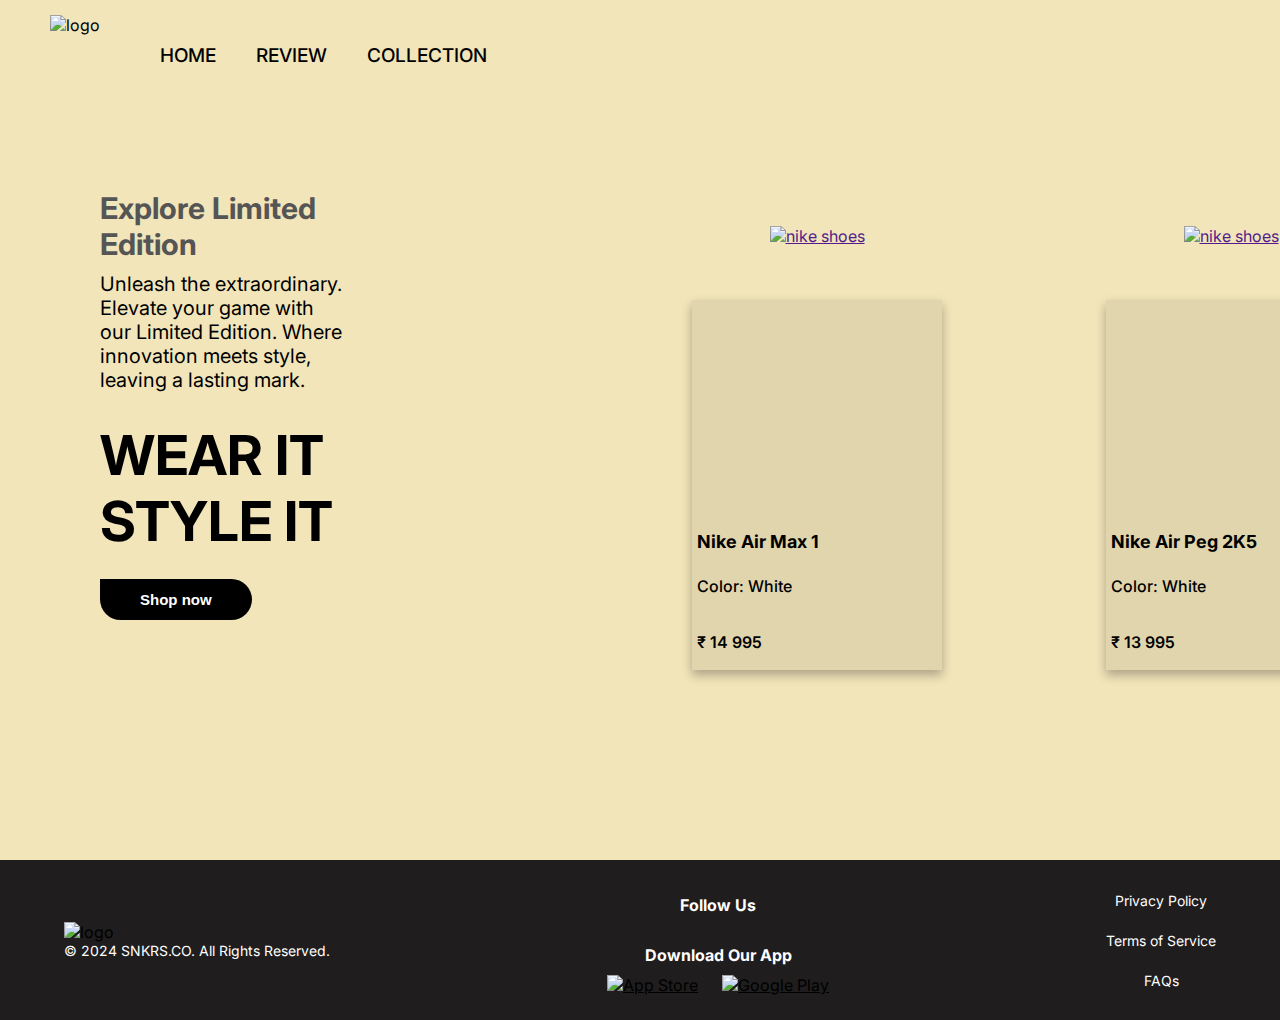
==== index.html @ 43d90a97 "Add files via upload" ====
<!DOCTYPE html>
<html lang="en">
<head>
    <meta charset="UTF-8">
    <meta name="viewport" content="width=device-width, initial-scale=1.0">
    <title>SNKRS.CO</title>
    <link rel="preconnect" href="https://fonts.googleapis.com">
<link rel="preconnect" href="https://fonts.gstatic.com" crossorigin>
<link href="https://fonts.googleapis.com/css2?family=Inter:wght@100..900&display=swap" rel="stylesheet">
<link
    href="https://cdn.jsdelivr.net/npm/remixicon@4.2.0/fonts/remixicon.css"
    rel="stylesheet"
/>
<link rel="stylesheet" href="style.css">
</head>
<body>
    <div class="main">
        <div class="nav">
            <div class="nav-part-1">
                <img src="C:\Users\NIT JAIN\Downloads\SNKRS.CO logo.png" alt="logo">
                <ul>
                    <li><a href=""style="color: black;">Home</a></li>
                    <li><a href="Review.html" target="_self"style="color: black;">Review</a></li>
                    <li><a href="Collection.html"style="color: black;">Collection</a></li>
                </ul>
            </div>
            <div class="nav-part-2">
                <a href="ri-person-line.html" style="color: black;"><i class="ri-account-box-line"></i></a>
                <i class="ri-shopping-cart-2-line"></i>
            </div>
        </div>
        <div class="content">
            <div class="content-left">
                <h5>Explore limited edition</h5>
                <p>Unleash the extraordinary. Elevate your game with our Limited Edition. Where innovation meets style, leaving a lasting mark.</p>
                <h1>WEAR IT STYLE IT</h1>
                <button class="btn">Shop now</button>
            </div>
            <div class="content-right">
                <div class="product">
                    <a href=""><img src="images/air-max-1-lx-shoes.png" alt="nike shoes"></a>
                    <h4>Nike Air max 1</h4>
                    <p class="color">Color: white</p>
                    <p class="price">₹ 14 995</p>
                </div>
                <div class="product">
                    <a href=""><img src="images/air-peg-2k5-shoes.png" alt="nike shoes"></a>
                    <h4>Nike Air peg 2K5</h4>
                    <p class="color">Color: white</p>
                    <p class="price">₹ 13 995</p>
                </div>
                <div class="product">
                    <a href=""><img src="images/lunar-roam-shoes.png" alt="nike shoes"></a>
                    <h4>Nike lunar roam</h4>
                    <p class="color">Color: sleepy blue</p>
                    <p class="price">₹ 15 995</p>
                </div>
                <div class="product">
                    <a href=""><img src="images/nocta-glide-shoes.png" alt="nike shoes"></a>
                    <h4>Nike nocta glide</h4>
                    <p class="color">Color: white</p>
                    <p class="price">₹ 12 995</p>
                </div>
                <div class="product">
                    <a href=""><img src="images/terminator-high-shoes.png" alt="nike shoes"></a>
                    <h4>Nike Terminator high</h4>
                    <p class="color">Color: sleepy blue</p>
                    <p class="price">₹ 15 995</p>
                </div>
            </div>
        </div>
    </div>
    <footer>
        <div class="footer-container">
            <div class="footer-left">
                <img src="C:\Users\NIT JAIN\Downloads\SNKRS.CO logo.png" alt="logo">
                <p>© 2024 SNKRS.CO. All Rights Reserved.</p>
            </div>
            <div class="footer-center">
                <h4>Follow Us</h4>
                <ul class="social-links">
                    <li><a href="#" style="color: white;"><i class="ri-facebook-line"></i></a></li>
                    <li><a href="#" style="color: white;"><i class="ri-twitter-line"></i></a></li>
                    <li><a href="#" style="color: white;"><i class="ri-instagram-line"></i></a></li>
                    <li><a href="#" style="color: white;"><i class="ri-linkedin-line"></i></a></li>
                </ul>
                <h4>Download Our App</h4>
                <div class="app-links">
                    <a href="#"><img src="C:\Users\NIT JAIN\Downloads\app_store-removebg.png" alt="App Store"></a>
                    <a href="#"><img src="C:\Users\NIT JAIN\Downloads\play_store-removebg-preview.png" alt="Google Play"></a>
                </div>
            </div>
            <div class="footer-right">
                <ul>
                    <li><a href="#" style="color: white;">Privacy Policy</a></li>
                    <li><a href="#" style="color: white;">Terms of Service</a></li>
                    <li><a href="#" style="color: white;">FAQs</a></li>
                </ul>
            </div>
        </div>
    </footer>
</body>
</html>
---- style.css ----
*{
    margin: 0;
    padding: 0;
    box-sizing: border-box;
}

html,
body{
    font-family: "Inter", sans-serif;
    font-weight: 400;
}

.main{
    height: 100%;
    width: 100%;
    background-color: #f1e5b9;
}

.nav{
    height: 110px;
    width: 100%;
    display: flex;
    align-items: center;
    justify-content: space-between;
    padding: 0 50px;
}

.nav-part-1{
    display: flex;
    align-items: center;
    justify-content: center;
}

.nav img{
    height: 80px;
    width: auto;
    margin-right: 60px;
    cursor: pointer;
}

.nav-part-1 ul{
    display: flex;
    align-items: center;
    justify-content: center;
    list-style: none;
}

.nav-part-1 ul li a{
    margin-right: 40px;
    font-size: 19px;
    font-weight: 500;
    text-transform: uppercase;
    cursor: pointer;
    text-decoration:none ;
}
a:link {
    color: black;
}

.nav-part-2 i{
    margin-right: 40px;
    font-size: 21px;
    font-weight: 500;
    cursor: pointer;
}
.nav-part-2 i a{
    margin-right: 40px;
    font-size: 21px;
    font-weight: 500;
    cursor: pointer;
    text-decoration: none;
}

.content{
    height: calc(100% - 110px);
    width: 100%;
    position: relative;
    display: flex;
}

.content-left{
    height: 100%;
    width: 40%;
    padding: 80px 100px;
}

.content-left h5{
    font-size: 30px;
    text-transform: capitalize;
    color: #555;
    margin-bottom: 10px;
}

.content-left h1{
    font-size: 55px;
    text-transform: uppercase;
    color: #000;
    margin-bottom: 25px;
}

.content-left p{
    font-size: 20px;
    color: #000;
    width: 80%;
    margin-bottom: 30px;
}

.btn{
    background-color: #000;
    color: #fff;
    font-size: 15px;
    padding: 12px 40px;
    font-weight: 600;
    border: none;
    border-radius: 50px;
    border-top-left-radius: 0;
}

.content-right{
    height: 100%;
    width: 60%;
    padding: 110px 100px;
    white-space: nowrap;
    overflow-x: auto;
}

.content-right::-webkit-scrollbar{
    display: none;
}

.product{
    height: 370px;
    width: 250px;
    background-color: #1011;
    position: relative;
    box-shadow: 0 5px 10px rgba(17, 0, 17, 0.3);
    display: inline-block;
    margin-right: 20px;
}

.product img{
    height: 100%;
    width: 100%;
    object-fit: contain;
    position: absolute;
    bottom: 20%;
}

.product h4{
    font-size: 18px;
    text-transform: capitalize;
    position: absolute;
    bottom: 40%;
}

.color{
    position: absolute;
    bottom: 20%;
    font-weight: 500;
    text-transform: capitalize;
    margin-left: 5px;
}

.price{
    font: 18px;
    position: absolute;
    bottom: 5%;
    font-weight: 600;
    text-transform: capitalize;
    margin-left: 5px;
}
/*---------All Products---------*/
.row h2{
    text-align: center;
    text-decoration: underline;
}
.option{
    justify-content: right;
    margin: 0 1300px;
}
.select{
    border: 10px solid black;
}
.product-line {
    display: flex;
    justify-content: space-around;
    align-items: center;
    margin: 20px 0;
}

.product {
    text-align: center;
    margin: 80px;
}

.product img {
    max-width: 185px;
    margin-bottom: 10px;
    position: relative;
}

.product h3 {
    margin:-110px 5px;
    text-align: left;
}

.product h4 {
    margin: -30px 5px;
    text-align: left;
}
.product h5 {
    margin: 140px 5px;
    text-align: left;
}
.product-line a {
    text-decoration: none;
    text-align: right;
    font-size: large;
}
/*-----product-detail-------*/
.product-container{
    justify-content: center;
}
.hero-section {
    text-align: center;
    margin: 40px 0;
}
.hero-section h1 {
    font-size: 36px;
    margin: 0;
}
.hero-section p {
    font-size: 18px;
    color: #777;
}
.product-page {
    display: flex;
    max-width: 1200px;
    width: 100%;
    background-color:#f1e5b9;
    box-shadow: 0 2px 4px rgba(0, 0, 0, 0.1);
    margin-top: 20px;
    margin-left: 165px;
    padding: 20px;
}
.product-images {
    display: flex;
    flex-direction: column;
    margin-right: 20px;
}
.product-images img {
    width: 75px;
    height: 80px;
    margin-bottom: 10px;
    cursor: pointer;
    background-color: white;
    display: inline-block;
    padding: 10px;
}
.product-main-image img {
    width: 300px;
    height: 350px;
    background-color: white;
    display: inline-block;
    padding: 10px;
}
.product-details {
    flex: 1;
}
.product-details h1 {
    font-size: 24px;
    margin: 0;
    margin-left: 10px;
}
.product-details .price {
    font-size: 20px;
    color: #333;
    margin: 150px 0;
    margin-left: 10px;
}
.product-details p{
    margin-left: 10px;
}
.product-details .size-options {
    display: flex;
    flex-wrap: wrap;
}
.product-details .size-options button {
    margin: 5px;
    padding: 10px 20px;
    border: 1px solid #ccc;
    background-color: white;
    cursor: pointer;
}
.product-details .size-options button:hover {
    border-color: black;
}
.product-details .actions {
    margin-top: 20px;
}
.product-details .actions button {
    padding: 10px 20px;
    border: none;
    background-color: black;
    color: white;
    cursor: pointer;
    margin-left: 10px;
}
.product-details .actions button:hover {
    background-color: #333;
}
.features-section {
    width: 100%;
    max-width: 1200px;
    background-color:#f1e5b9;
    box-shadow: 0 2px 4px rgba(0, 0, 0, 0.1);
    margin-top: 20px;
    margin-left: 165px;
    padding: 20px;
    text-align: center;
}
.features-section h2 {
    font-size: 28px;
    margin-bottom: 20px;
}
.features-section ul {
    list-style: none;
    padding: 0;
}
.features-section ul li {
    font-size: 18px;
    margin: 10px 0;
}
.footer {
    margin-top: 20px;
    text-align: center;
    color: #777;
}
/*---------footer---------*/
footer {
    background-color: rgb(31, 29, 29);
    padding: 20px 0;
    display: flex;
    justify-content: center;
    align-items: center;
}

.footer-container {
    width: 90%;
    max-width: 1200px;
    display: flex;
    justify-content: space-between;
    align-items: center;
    flex-wrap: wrap;
}

.footer-left img {
    height: 60px;
    margin-right: 10px;
}

.footer-left p {
    font-size: 14px;
    color:white;
}

.footer-center {
    text-align: center;
}

.footer-center h4 {
    margin: 10px 0;
    color: white;
}

.social-links {
    list-style: none;
    padding: 0;
    margin: 0;
    display: flex;
    justify-content: center;
    margin-bottom: 20px;
}

.social-links li {
    margin: 0 10px;
}

.social-links li a {
    font-size: 24px;
    text-decoration: none;
    transition: color 0.3s;
}

.social-links li a:hover {
    color:white;
}

.app-links a img {
    height: 40px;
    margin: 0 10px;
    transition: transform 0.3s;
}

.app-links a img:hover {
    transform: scale(1.1);
}

.footer-right ul {
    list-style: none;
    padding: 0;
    margin: 0;
    display: flex;
    flex-direction: column;
    align-items: center;
}

.footer-right ul li {
    margin: 10px 0;
}

.footer-right ul li a {
    text-decoration: none;
    font-size: 14px;
    color: white;
    transition: color 0.3s;
}

.footer-right ul li a:hover {
    color:white;
}
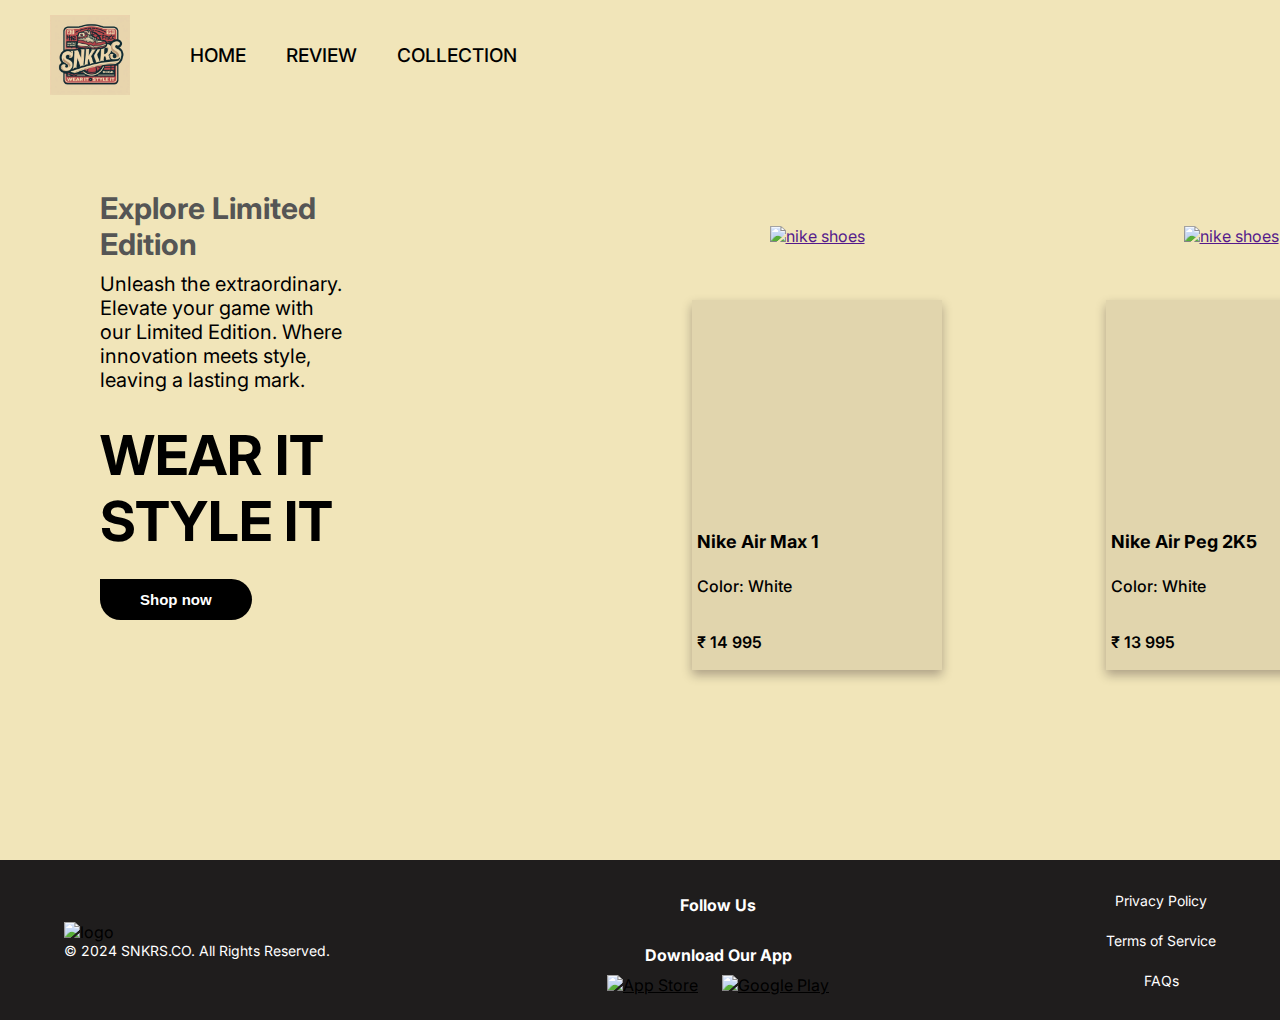
==== commit 81f0b16f: "Update index.html" ====
--- a/index.html
+++ b/index.html
@@ -17,7 +17,7 @@
     <div class="main">
         <div class="nav">
             <div class="nav-part-1">
-                <img src="C:\Users\NIT JAIN\Downloads\SNKRS.CO logo.png" alt="logo">
+                <img src="SNKRS.CO logo.png" alt="logo">
                 <ul>
                     <li><a href=""style="color: black;">Home</a></li>
                     <li><a href="Review.html" target="_self"style="color: black;">Review</a></li>
@@ -100,4 +100,4 @@
         </div>
     </footer>
 </body>
-</html>+</html>
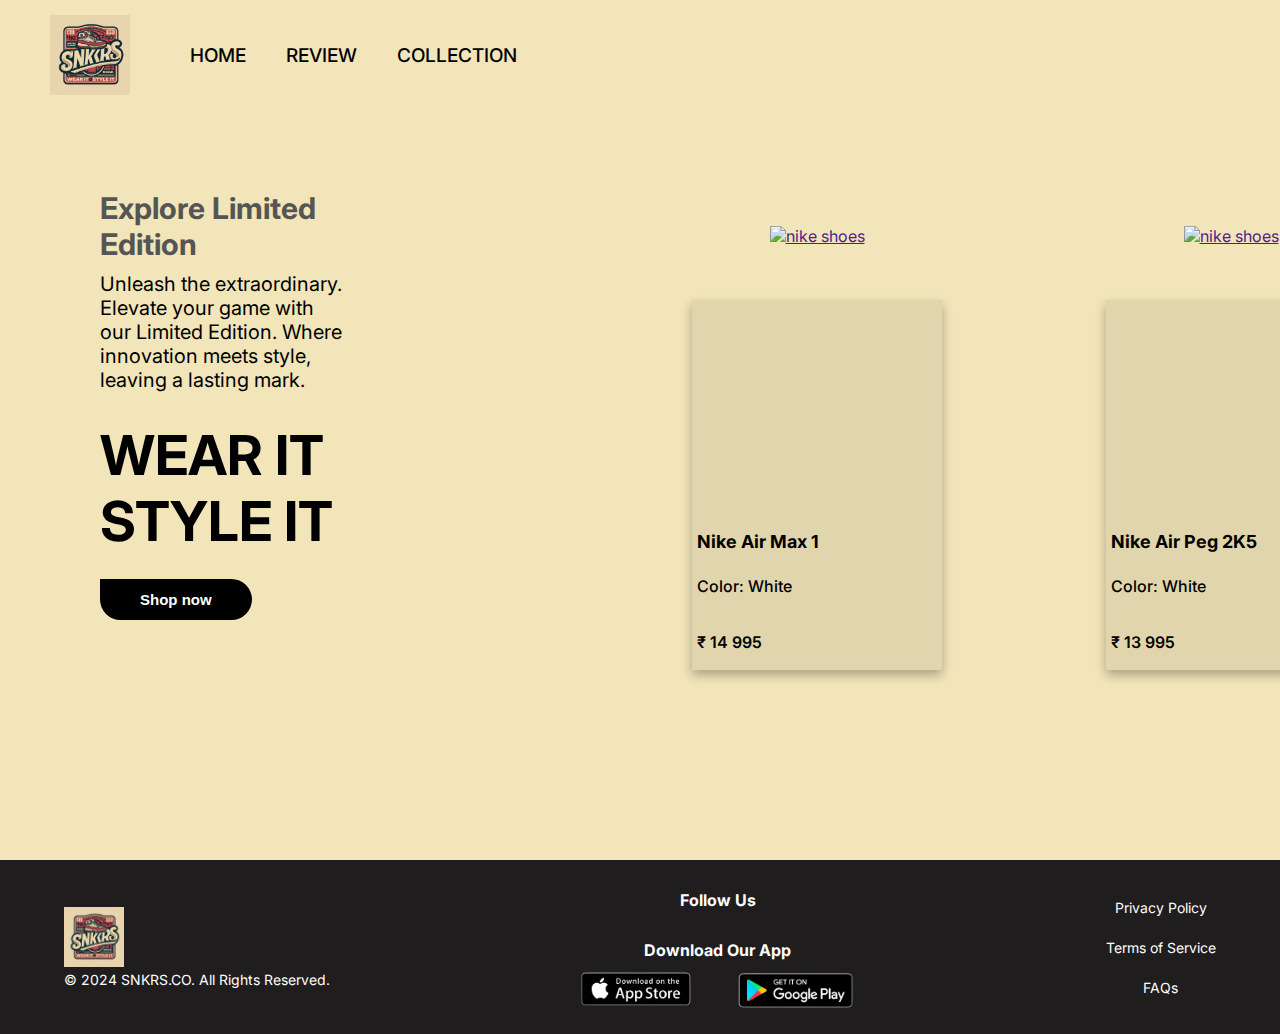
==== commit dacaec18: "Update index.html" ====
--- a/index.html
+++ b/index.html
@@ -73,7 +73,7 @@
     <footer>
         <div class="footer-container">
             <div class="footer-left">
-                <img src="C:\Users\NIT JAIN\Downloads\SNKRS.CO logo.png" alt="logo">
+                <img src="SNKRS.CO logo.png" alt="logo">
                 <p>© 2024 SNKRS.CO. All Rights Reserved.</p>
             </div>
             <div class="footer-center">
@@ -86,8 +86,8 @@
                 </ul>
                 <h4>Download Our App</h4>
                 <div class="app-links">
-                    <a href="#"><img src="C:\Users\NIT JAIN\Downloads\app_store-removebg.png" alt="App Store"></a>
-                    <a href="#"><img src="C:\Users\NIT JAIN\Downloads\play_store-removebg-preview.png" alt="Google Play"></a>
+                    <a href="#"><img src="app_store-removebg.png" alt="App Store"></a>
+                    <a href="#"><img src="play_store-removebg-preview.png" alt="Google Play"></a>
                 </div>
             </div>
             <div class="footer-right">
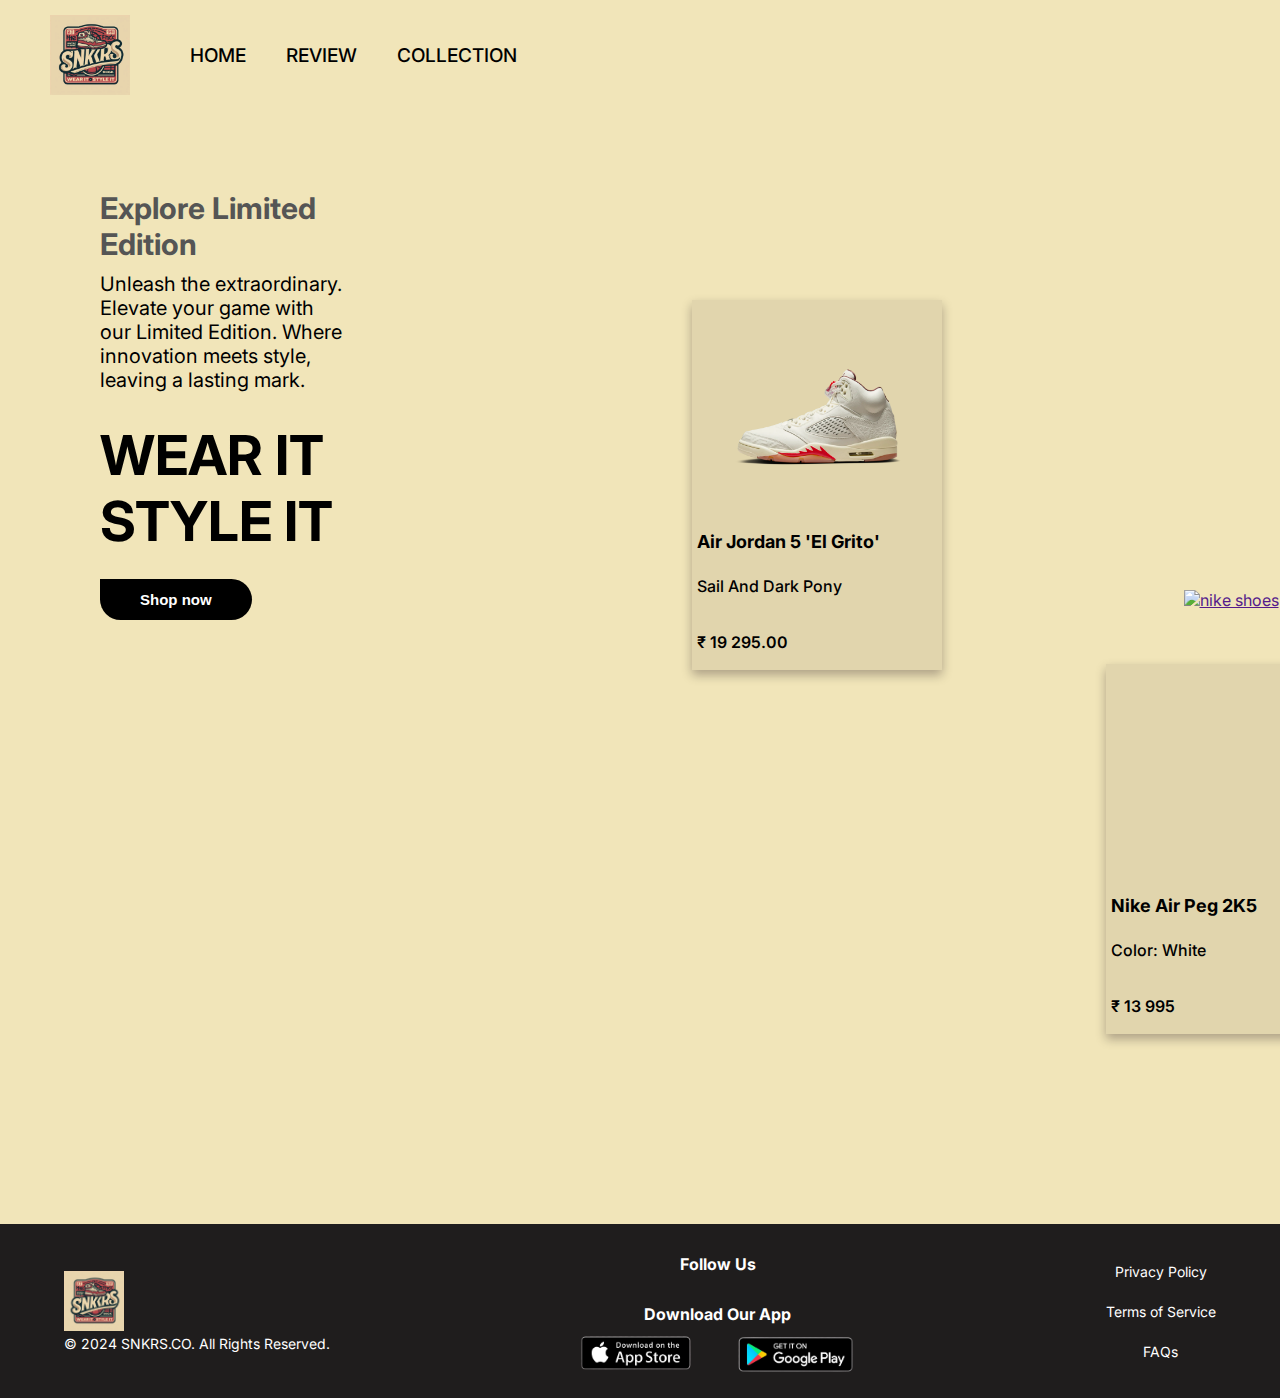
==== commit 31c0b759: "Update index.html" ====
--- a/index.html
+++ b/index.html
@@ -38,10 +38,10 @@
             </div>
             <div class="content-right">
                 <div class="product">
-                    <a href=""><img src="images/air-max-1-lx-shoes.png" alt="nike shoes"></a>
-                    <h4>Nike Air max 1</h4>
-                    <p class="color">Color: white</p>
-                    <p class="price">₹ 14 995</p>
+                    <a href=""><img src="air-jordan-5-el-grito-sail-and-dark-pony.jpg" alt="nike shoes"></a>
+                    <h4>Air Jordan 5 'El Grito'</h4>
+                    <p class="color"> Sail and Dark Pony</p>
+                    <p class="price">₹ 19 295.00</p>
                 </div>
                 <div class="product">
                     <a href=""><img src="images/air-peg-2k5-shoes.png" alt="nike shoes"></a>
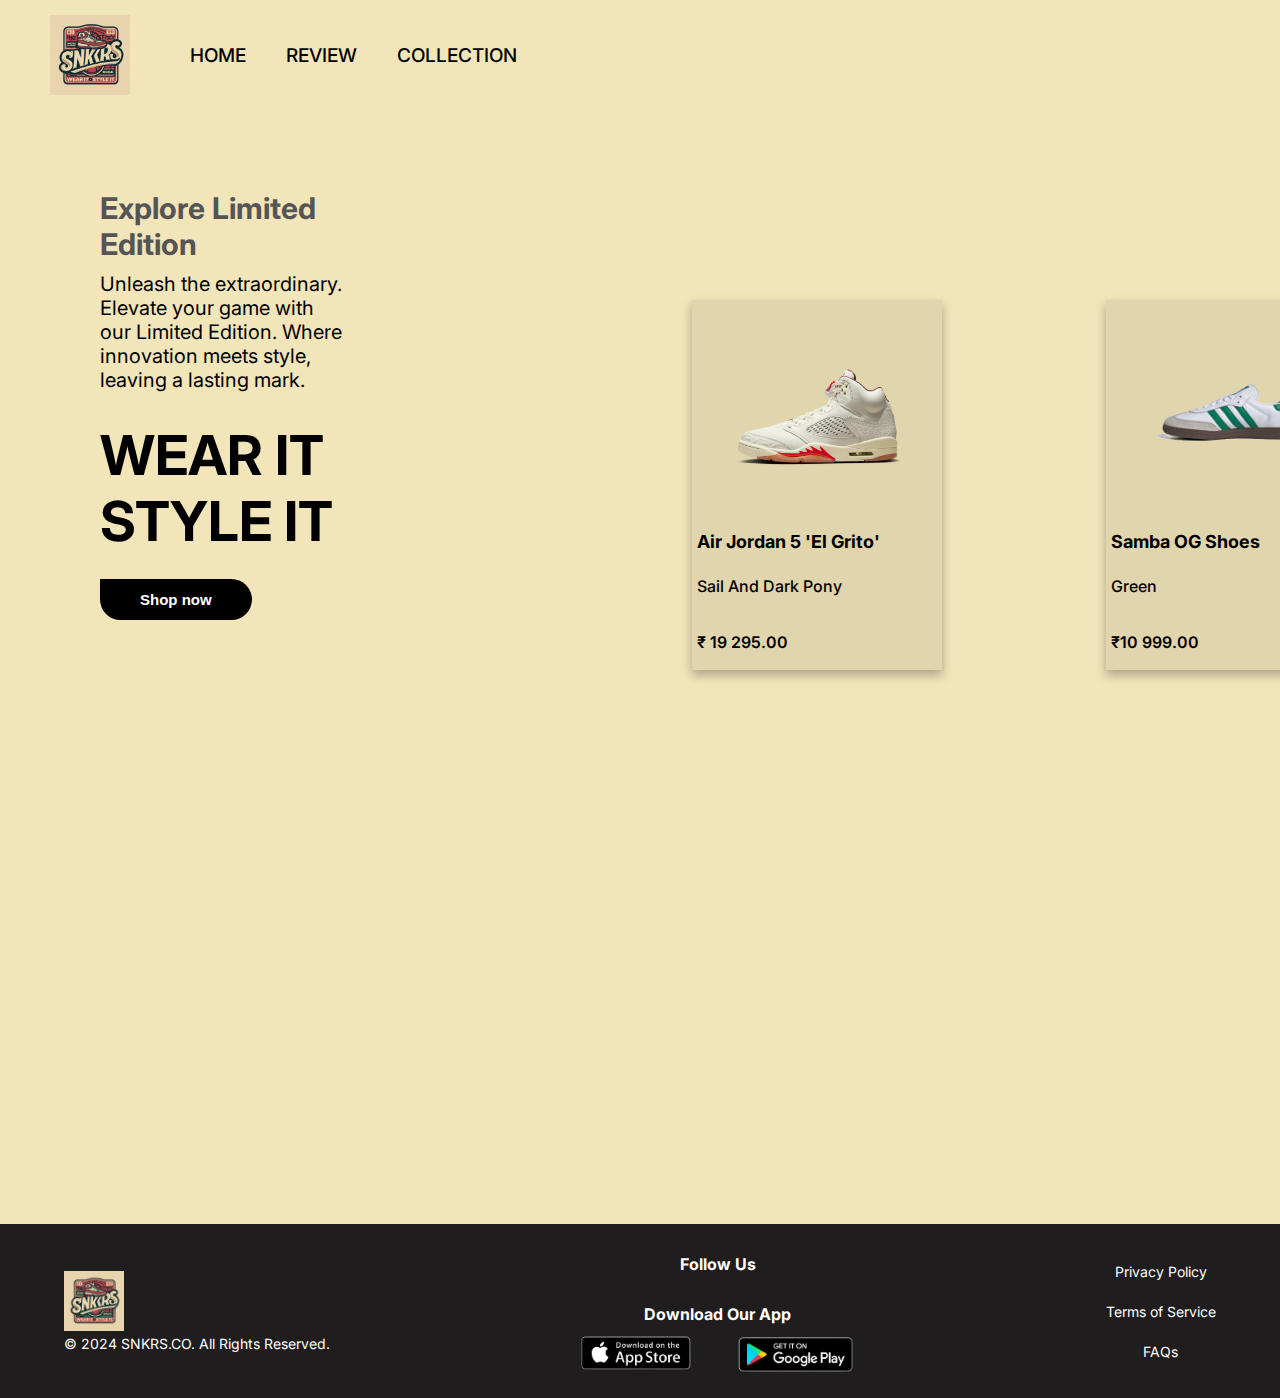
==== commit aba696a0: "Update index.html" ====
--- a/index.html
+++ b/index.html
@@ -44,22 +44,22 @@
                     <p class="price">₹ 19 295.00</p>
                 </div>
                 <div class="product">
-                    <a href=""><img src="images/air-peg-2k5-shoes.png" alt="nike shoes"></a>
-                    <h4>Nike Air peg 2K5</h4>
-                    <p class="color">Color: white</p>
-                    <p class="price">₹ 13 995</p>
+                    <a href=""><img src="Samba_OG_Shoes_White.png" alt="nike shoes"></a>
+                    <h4>Samba OG Shoes </h4>
+                    <p class="color">Green</p>
+                    <p class="price">₹10 999.00</p>
                 </div>
                 <div class="product">
-                    <a href=""><img src="images/lunar-roam-shoes.png" alt="nike shoes"></a>
-                    <h4>Nike lunar roam</h4>
-                    <p class="color">Color: sleepy blue</p>
+                    <a href=""><img src="AIR+MAX+90.png" alt="nike shoes"></a>
+                    <h4>Nike Air Max 90</h4>
+                    <p class="color">Chunky Red</p>
                     <p class="price">₹ 15 995</p>
                 </div>
                 <div class="product">
                     <a href=""><img src="images/nocta-glide-shoes.png" alt="nike shoes"></a>
                     <h4>Nike nocta glide</h4>
                     <p class="color">Color: white</p>
-                    <p class="price">₹ 12 995</p>
+                    <p class="price">10 795.00</p>
                 </div>
                 <div class="product">
                     <a href=""><img src="images/terminator-high-shoes.png" alt="nike shoes"></a>
